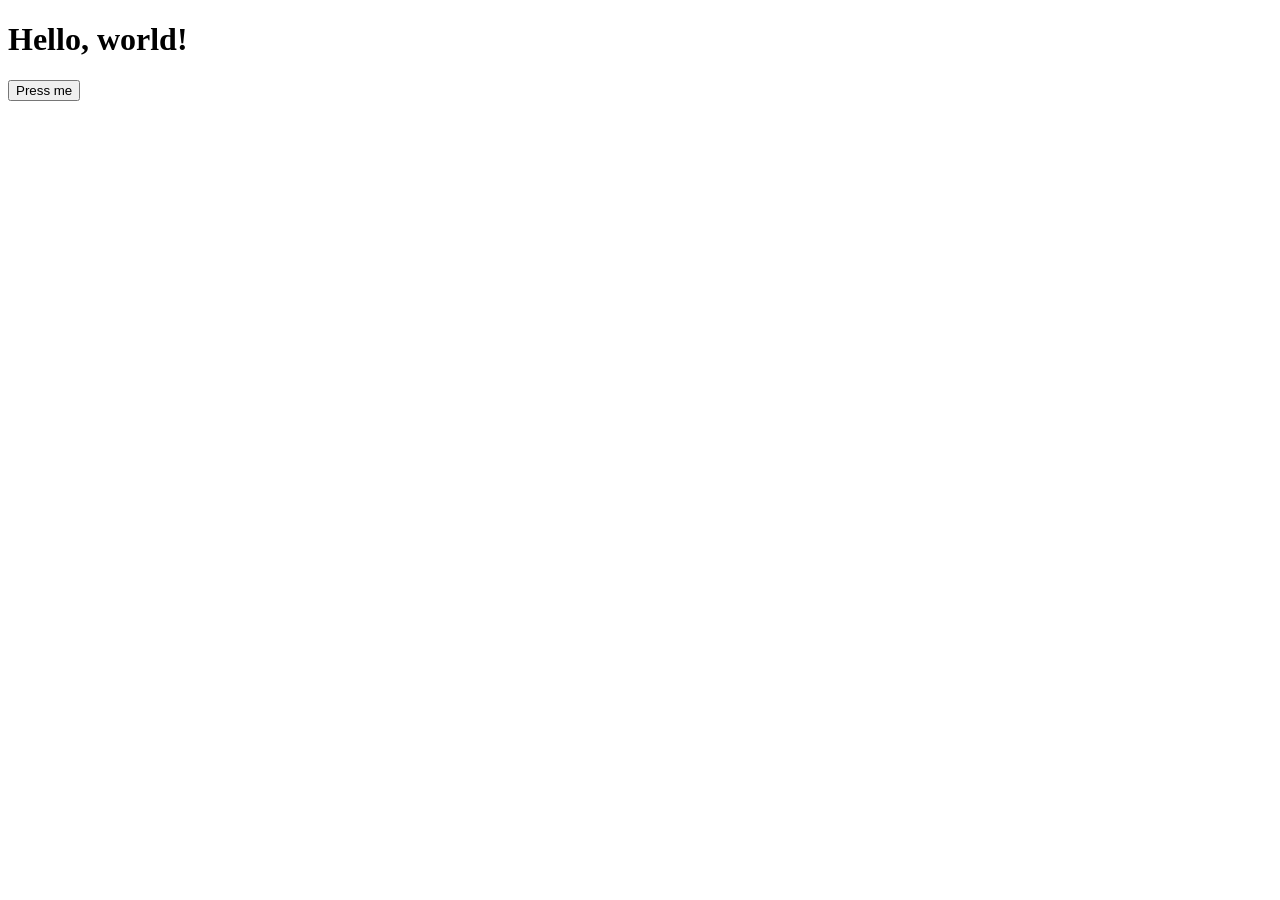
==== index.html @ 6d7de8ed "Initialized workspace with Firebase Studio" ====
<!doctype html>
<html lang="en">
<head>
  <meta charset="UTF-8" />
  <meta name="viewport" content="width=device-width, initial-scale=1.0" />
  <title>Hello World</title>
  <link href='/style.css' rel='stylesheet'>
</head>
<body>
  <h1>Hello, world!</h1>
  <button onclick="console.log('hello');">Press me</button>
  <script defer type="text/javascript" src="/main.js"></script>
</body>
</html>
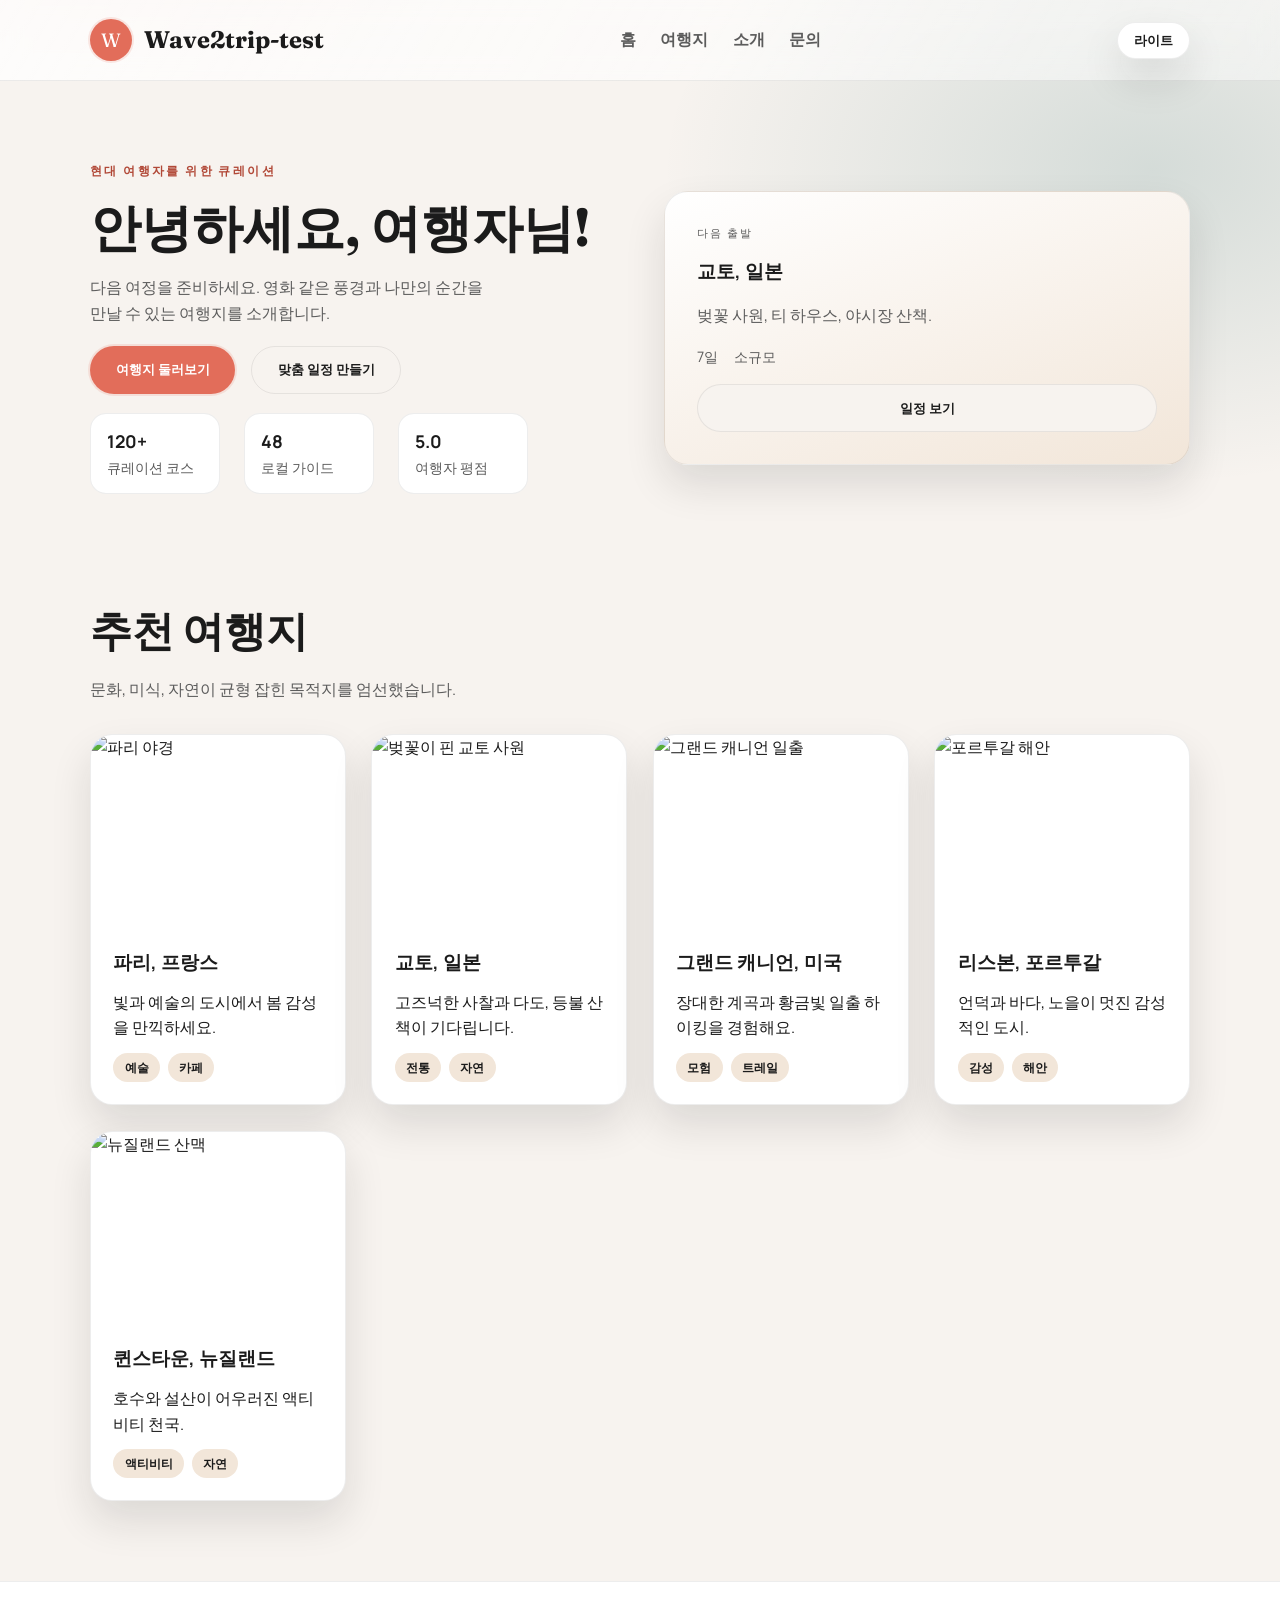
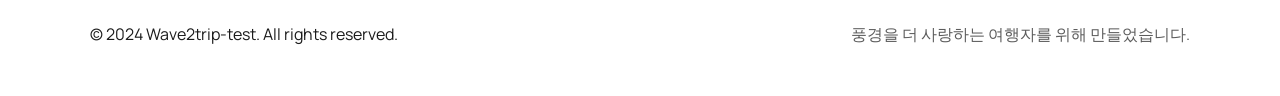
==== commit 7032dddf: "Update Korean copy and destinations" ====
--- a/index.html
+++ b/index.html
@@ -1,14 +1,148 @@
-<!doctype html>
-<html lang="en">
+
+<!DOCTYPE html>
+<html lang="ko">
 <head>
-  <meta charset="UTF-8" />
-  <meta name="viewport" content="width=device-width, initial-scale=1.0" />
-  <title>Hello World</title>
-  <link href='/style.css' rel='stylesheet'>
+    <meta charset="UTF-8">
+    <meta name="viewport" content="width=device-width, initial-scale=1.0">
+    <title>Wave2trip-test</title>
+    <link rel="stylesheet" href="style.css">
 </head>
 <body>
-  <h1>Hello, world!</h1>
-  <button onclick="console.log('hello');">Press me</button>
-  <script defer type="text/javascript" src="/main.js"></script>
+    <header class="site-header">
+        <div class="container header-inner">
+            <div class="brand">
+                <span class="brand-mark">W</span>
+                <h1>Wave2trip-test</h1>
+            </div>
+            <nav class="site-nav">
+                <ul>
+                    <li><a href="#">홈</a></li>
+                    <li><a href="#">여행지</a></li>
+                    <li><a href="#">소개</a></li>
+                    <li><a href="#">문의</a></li>
+                </ul>
+            </nav>
+            <div class="header-actions">
+                <button id="theme-toggle" class="theme-toggle" aria-pressed="false" aria-label="다크 모드 전환">
+                    <span class="theme-toggle-label">라이트</span>
+                </button>
+            </div>
+        </div>
+    </header>
+
+    <main>
+        <section class="hero">
+            <div class="container hero-inner">
+                <div class="hero-copy">
+                    <p class="eyebrow">현대 여행자를 위한 큐레이션</p>
+                    <h2>안녕하세요, 여행자님!</h2>
+                    <p class="hero-subtitle">다음 여정을 준비하세요. 영화 같은 풍경과 나만의 순간을 만날 수 있는 여행지를 소개합니다.</p>
+                    <div class="hero-actions">
+                        <button id="explore-button" class="btn-primary">여행지 둘러보기</button>
+                        <button class="btn-ghost">맞춤 일정 만들기</button>
+                    </div>
+                    <div class="hero-stats">
+                        <div class="stat">
+                            <span class="stat-value">120+</span>
+                            <span class="stat-label">큐레이션 코스</span>
+                        </div>
+                        <div class="stat">
+                            <span class="stat-value">48</span>
+                            <span class="stat-label">로컬 가이드</span>
+                        </div>
+                        <div class="stat">
+                            <span class="stat-value">5.0</span>
+                            <span class="stat-label">여행자 평점</span>
+                        </div>
+                    </div>
+                </div>
+                <div class="hero-card">
+                    <p class="card-title">다음 출발</p>
+                    <h3>교토, 일본</h3>
+                    <p class="card-subtitle">벚꽃 사원, 티 하우스, 야시장 산책.</p>
+                    <div class="card-meta">
+                        <span>7일</span>
+                        <span>소규모</span>
+                    </div>
+                    <button class="btn-secondary">일정 보기</button>
+                </div>
+            </div>
+        </section>
+
+        <section class="featured-destinations">
+            <div class="container">
+                <div class="section-title">
+                    <h2>추천 여행지</h2>
+                    <p>문화, 미식, 자연이 균형 잡힌 목적지를 엄선했습니다.</p>
+                </div>
+                <div class="cards">
+                    <article class="destination-card">
+                        <img src="https://placehold.co/600x400" alt="파리 야경">
+                        <div class="card-body">
+                            <h3>파리, 프랑스</h3>
+                            <p>빛과 예술의 도시에서 봄 감성을 만끽하세요.</p>
+                            <div class="chip-row">
+                                <span class="chip">예술</span>
+                                <span class="chip">카페</span>
+                            </div>
+                        </div>
+                    </article>
+                    <article class="destination-card">
+                        <img src="https://placehold.co/600x400" alt="벚꽃이 핀 교토 사원">
+                        <div class="card-body">
+                            <h3>교토, 일본</h3>
+                            <p>고즈넉한 사찰과 다도, 등불 산책이 기다립니다.</p>
+                            <div class="chip-row">
+                                <span class="chip">전통</span>
+                                <span class="chip">자연</span>
+                            </div>
+                        </div>
+                    </article>
+                    <article class="destination-card">
+                        <img src="https://placehold.co/600x400" alt="그랜드 캐니언 일출">
+                        <div class="card-body">
+                            <h3>그랜드 캐니언, 미국</h3>
+                            <p>장대한 계곡과 황금빛 일출 하이킹을 경험해요.</p>
+                            <div class="chip-row">
+                                <span class="chip">모험</span>
+                                <span class="chip">트레일</span>
+                            </div>
+                        </div>
+                    </article>
+                    <article class="destination-card">
+                        <img src="https://placehold.co/600x400" alt="포르투갈 해안">
+                        <div class="card-body">
+                            <h3>리스본, 포르투갈</h3>
+                            <p>언덕과 바다, 노을이 멋진 감성적인 도시.</p>
+                            <div class="chip-row">
+                                <span class="chip">감성</span>
+                                <span class="chip">해안</span>
+                            </div>
+                        </div>
+                    </article>
+                    <article class="destination-card">
+                        <img src="https://placehold.co/600x400" alt="뉴질랜드 산맥">
+                        <div class="card-body">
+                            <h3>퀸스타운, 뉴질랜드</h3>
+                            <p>호수와 설산이 어우러진 액티비티 천국.</p>
+                            <div class="chip-row">
+                                <span class="chip">액티비티</span>
+                                <span class="chip">자연</span>
+                            </div>
+                        </div>
+                    </article>
+                </div>
+            </div>
+        </section>
+    </main>
+
+    <footer class="site-footer">
+        <div class="container footer-inner">
+            <p>&copy; 2024 Wave2trip-test. All rights reserved.</p>
+            <p class="footer-note">풍경을 더 사랑하는 여행자를 위해 만들었습니다.</p>
+        </div>
+    </footer>
+
+    <script src="main.js"></script>
 </body>
 </html>
--- a/style.css
+++ b/style.css
@@ -0,0 +1,425 @@
+@import url("https://fonts.googleapis.com/css2?family=Fraunces:opsz,wght@9..144,600;9..144,700&family=Manrope:wght@400;500;600&display=swap");
+
+:root {
+    color-scheme: light;
+    --font-display: "Fraunces", serif;
+    --font-body: "Manrope", sans-serif;
+    --bg: #f7f3ef;
+    --bg-elev: #ffffff;
+    --bg-accent: #f2e6d9;
+    --text: #1b1b1b;
+    --muted: #5c5c5c;
+    --accent: #e26d5a;
+    --accent-strong: #b14837;
+    --border: rgba(27, 27, 27, 0.08);
+    --shadow: 0 20px 40px rgba(27, 27, 27, 0.12);
+    --glow: 0 0 0 2px rgba(226, 109, 90, 0.15);
+}
+
+[data-theme="dark"] {
+    color-scheme: dark;
+    --bg: #0f1012;
+    --bg-elev: #15161a;
+    --bg-accent: #1d1f26;
+    --text: #f5f4f1;
+    --muted: #b3b1ad;
+    --accent: #f0a261;
+    --accent-strong: #d6793f;
+    --border: rgba(245, 244, 241, 0.12);
+    --shadow: 0 20px 40px rgba(0, 0, 0, 0.45);
+    --glow: 0 0 0 2px rgba(240, 162, 97, 0.18);
+}
+
+*,
+*::before,
+*::after {
+    box-sizing: border-box;
+    margin: 0;
+    padding: 0;
+}
+
+body {
+    font-family: var(--font-body);
+    background:
+        radial-gradient(800px 400px at 10% -10%, rgba(226, 109, 90, 0.18), transparent 60%),
+        radial-gradient(700px 450px at 90% 10%, rgba(33, 98, 98, 0.16), transparent 70%),
+        var(--bg);
+    color: var(--text);
+    line-height: 1.6;
+    min-height: 100vh;
+}
+
+img {
+    display: block;
+    max-width: 100%;
+}
+
+button {
+    font-family: inherit;
+}
+
+.container {
+    width: min(1100px, 92vw);
+    margin: 0 auto;
+}
+
+.site-header {
+    position: sticky;
+    top: 0;
+    backdrop-filter: blur(14px);
+    background: linear-gradient(120deg, rgba(255, 255, 255, 0.75), rgba(255, 255, 255, 0.45));
+    border-bottom: 1px solid var(--border);
+    z-index: 10;
+}
+
+[data-theme="dark"] .site-header {
+    background: linear-gradient(120deg, rgba(15, 16, 18, 0.85), rgba(21, 22, 26, 0.6));
+}
+
+.header-inner {
+    display: flex;
+    align-items: center;
+    justify-content: space-between;
+    gap: 2rem;
+    padding: 1.2rem 0;
+}
+
+.brand {
+    display: flex;
+    align-items: center;
+    gap: 0.75rem;
+}
+
+.brand h1 {
+    font-family: var(--font-display);
+    font-size: 1.5rem;
+}
+
+.brand-mark {
+    display: inline-grid;
+    place-items: center;
+    width: 42px;
+    height: 42px;
+    border-radius: 50%;
+    background: var(--accent);
+    color: #fff;
+    font-family: var(--font-display);
+    font-size: 1.2rem;
+    box-shadow: var(--glow);
+}
+
+.site-nav ul {
+    list-style: none;
+    display: flex;
+    gap: 1.5rem;
+}
+
+.site-nav a {
+    text-decoration: none;
+    color: var(--muted);
+    font-weight: 600;
+    letter-spacing: 0.01em;
+    transition: color 0.2s ease;
+}
+
+.site-nav a:hover {
+    color: var(--text);
+}
+
+.header-actions {
+    display: flex;
+    align-items: center;
+    gap: 1rem;
+}
+
+.theme-toggle {
+    border: 1px solid var(--border);
+    background: var(--bg-elev);
+    color: var(--text);
+    padding: 0.5rem 1rem;
+    border-radius: 999px;
+    cursor: pointer;
+    box-shadow: var(--shadow);
+    font-weight: 600;
+    transition: transform 0.2s ease, box-shadow 0.2s ease;
+}
+
+.theme-toggle:hover {
+    transform: translateY(-2px);
+    box-shadow: 0 10px 24px rgba(0, 0, 0, 0.12);
+}
+
+.hero {
+    padding: 5rem 0 3.5rem;
+}
+
+.hero-inner {
+    display: grid;
+    grid-template-columns: repeat(auto-fit, minmax(260px, 1fr));
+    gap: 3rem;
+    align-items: center;
+}
+
+.hero-copy {
+    display: flex;
+    flex-direction: column;
+    gap: 1.2rem;
+    animation: fadeUp 0.9s ease both;
+}
+
+.eyebrow {
+    text-transform: uppercase;
+    letter-spacing: 0.2em;
+    font-size: 0.75rem;
+    color: var(--accent-strong);
+    font-weight: 700;
+}
+
+.hero h2 {
+    font-family: var(--font-display);
+    font-size: clamp(2.5rem, 4vw, 3.6rem);
+    line-height: 1.1;
+}
+
+.hero-subtitle {
+    color: var(--muted);
+    max-width: 40ch;
+}
+
+.hero-actions {
+    display: flex;
+    gap: 1rem;
+    flex-wrap: wrap;
+}
+
+.btn-primary,
+.btn-secondary,
+.btn-ghost {
+    border: none;
+    cursor: pointer;
+    font-weight: 600;
+    padding: 0.85rem 1.6rem;
+    border-radius: 999px;
+    transition: transform 0.2s ease, box-shadow 0.2s ease;
+}
+
+.btn-primary {
+    background: var(--accent);
+    color: #fff;
+    box-shadow: var(--glow);
+}
+
+.btn-secondary {
+    background: var(--bg);
+    border: 1px solid var(--border);
+    color: var(--text);
+}
+
+.btn-ghost {
+    background: transparent;
+    border: 1px solid var(--border);
+    color: var(--text);
+}
+
+.btn-primary:hover,
+.btn-secondary:hover,
+.btn-ghost:hover {
+    transform: translateY(-2px);
+    box-shadow: var(--shadow);
+}
+
+.hero-stats {
+    display: flex;
+    gap: 1.5rem;
+    flex-wrap: wrap;
+}
+
+.stat {
+    background: var(--bg-elev);
+    border: 1px solid var(--border);
+    border-radius: 16px;
+    padding: 0.8rem 1rem;
+    min-width: 130px;
+}
+
+.stat-value {
+    display: block;
+    font-weight: 700;
+    font-size: 1.1rem;
+}
+
+.stat-label {
+    color: var(--muted);
+    font-size: 0.85rem;
+}
+
+.hero-card {
+    background: linear-gradient(160deg, var(--bg-elev), var(--bg-accent));
+    border-radius: 24px;
+    padding: 2rem;
+    box-shadow: var(--shadow);
+    border: 1px solid var(--border);
+    display: flex;
+    flex-direction: column;
+    gap: 1rem;
+    animation: floatIn 1s ease both;
+}
+
+.card-title {
+    text-transform: uppercase;
+    letter-spacing: 0.18em;
+    font-size: 0.7rem;
+    color: var(--muted);
+}
+
+.card-subtitle {
+    color: var(--muted);
+}
+
+.card-meta {
+    display: flex;
+    gap: 1rem;
+    color: var(--muted);
+    font-size: 0.9rem;
+}
+
+.featured-destinations {
+    padding: 3rem 0 5rem;
+}
+
+.section-title {
+    display: flex;
+    flex-direction: column;
+    gap: 0.75rem;
+    margin-bottom: 2rem;
+}
+
+.section-title h2 {
+    font-family: var(--font-display);
+    font-size: clamp(2rem, 3.5vw, 2.6rem);
+}
+
+.section-title p {
+    color: var(--muted);
+    max-width: 56ch;
+}
+
+.cards {
+    display: grid;
+    grid-template-columns: repeat(auto-fit, minmax(240px, 1fr));
+    gap: 1.6rem;
+}
+
+.destination-card {
+    background: var(--bg-elev);
+    border-radius: 22px;
+    overflow: hidden;
+    border: 1px solid var(--border);
+    box-shadow: var(--shadow);
+    display: flex;
+    flex-direction: column;
+    transition: transform 0.2s ease, box-shadow 0.2s ease;
+}
+
+.destination-card:hover {
+    transform: translateY(-6px);
+    box-shadow: 0 24px 48px rgba(0, 0, 0, 0.18);
+}
+
+.destination-card img {
+    height: 190px;
+    object-fit: cover;
+}
+
+.card-body {
+    padding: 1.4rem;
+    display: flex;
+    flex-direction: column;
+    gap: 0.75rem;
+}
+
+.chip-row {
+    display: flex;
+    gap: 0.5rem;
+    flex-wrap: wrap;
+}
+
+.chip {
+    background: var(--bg-accent);
+    color: var(--text);
+    padding: 0.3rem 0.7rem;
+    border-radius: 999px;
+    font-size: 0.75rem;
+    font-weight: 600;
+}
+
+.site-footer {
+    padding: 2.5rem 0 3rem;
+    border-top: 1px solid var(--border);
+    background: var(--bg-elev);
+}
+
+.footer-inner {
+    display: flex;
+    align-items: center;
+    justify-content: space-between;
+    gap: 1rem;
+    flex-wrap: wrap;
+}
+
+.footer-note {
+    color: var(--muted);
+}
+
+@keyframes fadeUp {
+    from {
+        opacity: 0;
+        transform: translateY(18px);
+    }
+    to {
+        opacity: 1;
+        transform: translateY(0);
+    }
+}
+
+@keyframes floatIn {
+    0% {
+        opacity: 0;
+        transform: translateY(30px);
+    }
+    70% {
+        opacity: 1;
+        transform: translateY(-6px);
+    }
+    100% {
+        opacity: 1;
+        transform: translateY(0);
+    }
+}
+
+@media (max-width: 900px) {
+    .site-nav {
+        display: none;
+    }
+    .header-inner {
+        justify-content: space-between;
+    }
+}
+
+@media (max-width: 700px) {
+    .hero {
+        padding-top: 3.5rem;
+    }
+    .hero-actions {
+        width: 100%;
+    }
+    .btn-primary,
+    .btn-secondary,
+    .btn-ghost {
+        width: 100%;
+    }
+    .footer-inner {
+        flex-direction: column;
+        align-items: flex-start;
+    }
+}
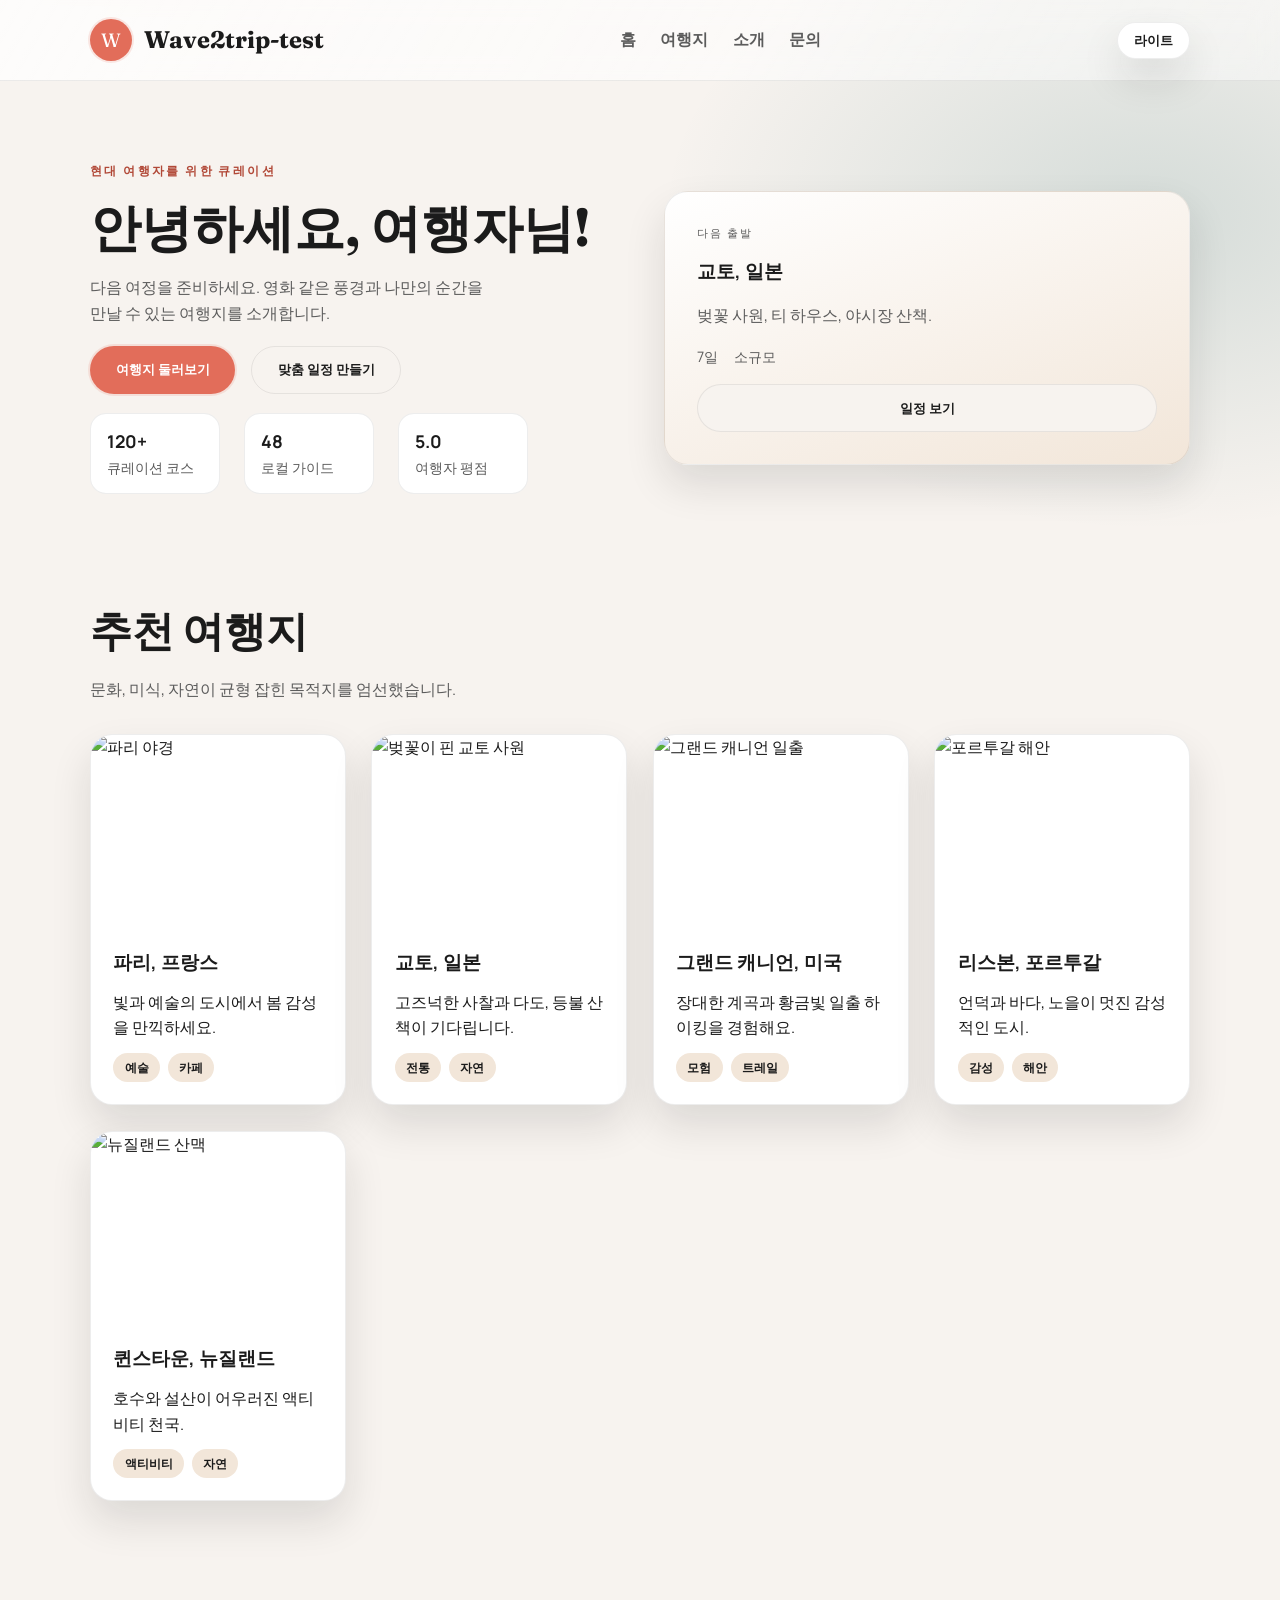
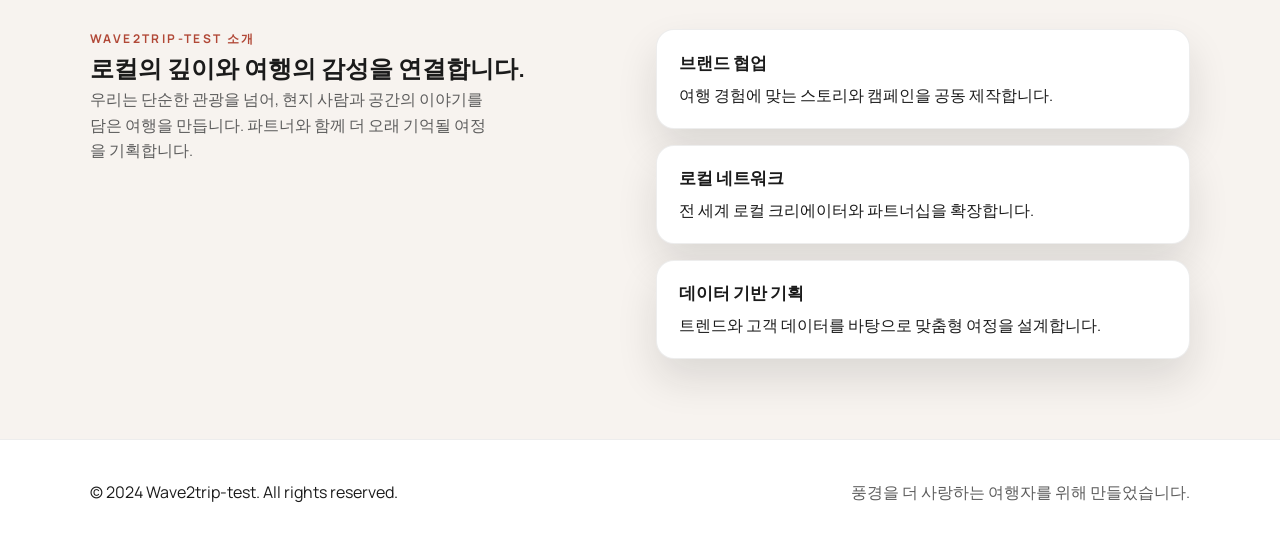
==== commit e318e7a2: "Add Formspree partnership inquiry page" ====
--- a/index.html
+++ b/index.html
@@ -17,9 +17,9 @@
             <nav class="site-nav">
                 <ul>
                     <li><a href="#">홈</a></li>
-                    <li><a href="#">여행지</a></li>
-                    <li><a href="#">소개</a></li>
-                    <li><a href="#">문의</a></li>
+                    <li><a href="#destinations">여행지</a></li>
+                    <li><a href="#about">소개</a></li>
+                    <li><a href="contact.html">문의</a></li>
                 </ul>
             </nav>
             <div class="header-actions">
@@ -69,7 +69,7 @@
             </div>
         </section>
 
-        <section class="featured-destinations">
+        <section id="destinations" class="featured-destinations">
             <div class="container">
                 <div class="section-title">
                     <h2>추천 여행지</h2>
@@ -134,6 +134,30 @@
                 </div>
             </div>
         </section>
+
+        <section id="about" class="about-section">
+            <div class="container about-inner">
+                <div class="about-copy">
+                    <p class="eyebrow">Wave2trip-test 소개</p>
+                    <h2>로컬의 깊이와 여행의 감성을 연결합니다.</h2>
+                    <p class="hero-subtitle">우리는 단순한 관광을 넘어, 현지 사람과 공간의 이야기를 담은 여행을 만듭니다. 파트너와 함께 더 오래 기억될 여정을 기획합니다.</p>
+                </div>
+                <div class="about-cards">
+                    <div class="about-card">
+                        <h3>브랜드 협업</h3>
+                        <p>여행 경험에 맞는 스토리와 캠페인을 공동 제작합니다.</p>
+                    </div>
+                    <div class="about-card">
+                        <h3>로컬 네트워크</h3>
+                        <p>전 세계 로컬 크리에이터와 파트너십을 확장합니다.</p>
+                    </div>
+                    <div class="about-card">
+                        <h3>데이터 기반 기획</h3>
+                        <p>트렌드와 고객 데이터를 바탕으로 맞춤형 여정을 설계합니다.</p>
+                    </div>
+                </div>
+            </div>
+        </section>
     </main>
 
     <footer class="site-footer">
--- a/style.css
+++ b/style.css
@@ -371,6 +371,116 @@
     color: var(--muted);
 }
 
+.about-section {
+    padding: 3rem 0 5rem;
+}
+
+.about-inner {
+    display: grid;
+    grid-template-columns: repeat(auto-fit, minmax(260px, 1fr));
+    gap: 2rem;
+    align-items: start;
+}
+
+.about-cards {
+    display: grid;
+    gap: 1rem;
+}
+
+.about-card {
+    background: var(--bg-elev);
+    border: 1px solid var(--border);
+    border-radius: 18px;
+    padding: 1.2rem 1.4rem;
+    box-shadow: var(--shadow);
+}
+
+.about-card h3 {
+    font-size: 1.05rem;
+    margin-bottom: 0.4rem;
+}
+
+.contact-hero {
+    padding: 4.5rem 0 5rem;
+}
+
+.contact-hero-inner {
+    display: grid;
+    grid-template-columns: repeat(auto-fit, minmax(260px, 1fr));
+    gap: 2.5rem;
+    align-items: start;
+}
+
+.contact-highlights {
+    display: grid;
+    gap: 1rem;
+    margin-top: 1.2rem;
+}
+
+.highlight {
+    background: var(--bg-elev);
+    border-radius: 16px;
+    padding: 1rem 1.2rem;
+    border: 1px solid var(--border);
+}
+
+.highlight-title {
+    display: block;
+    font-weight: 700;
+    margin-bottom: 0.2rem;
+}
+
+.highlight-body {
+    color: var(--muted);
+}
+
+.contact-card {
+    background: var(--bg-elev);
+    border-radius: 24px;
+    padding: 2rem;
+    border: 1px solid var(--border);
+    box-shadow: var(--shadow);
+}
+
+.contact-card h3 {
+    font-family: var(--font-display);
+    font-size: 1.6rem;
+    margin-bottom: 0.5rem;
+}
+
+.contact-form {
+    display: grid;
+    gap: 1rem;
+    margin-top: 1.2rem;
+}
+
+.contact-form label {
+    display: grid;
+    gap: 0.4rem;
+    font-weight: 600;
+    color: var(--text);
+}
+
+.contact-form input,
+.contact-form select,
+.contact-form textarea {
+    background: var(--bg);
+    border: 1px solid var(--border);
+    border-radius: 12px;
+    padding: 0.75rem 0.9rem;
+    color: var(--text);
+    font-size: 0.95rem;
+    transition: border 0.2s ease, box-shadow 0.2s ease;
+}
+
+.contact-form input:focus,
+.contact-form select:focus,
+.contact-form textarea:focus {
+    outline: none;
+    border-color: var(--accent);
+    box-shadow: var(--glow);
+}
+
 @keyframes fadeUp {
     from {
         opacity: 0;
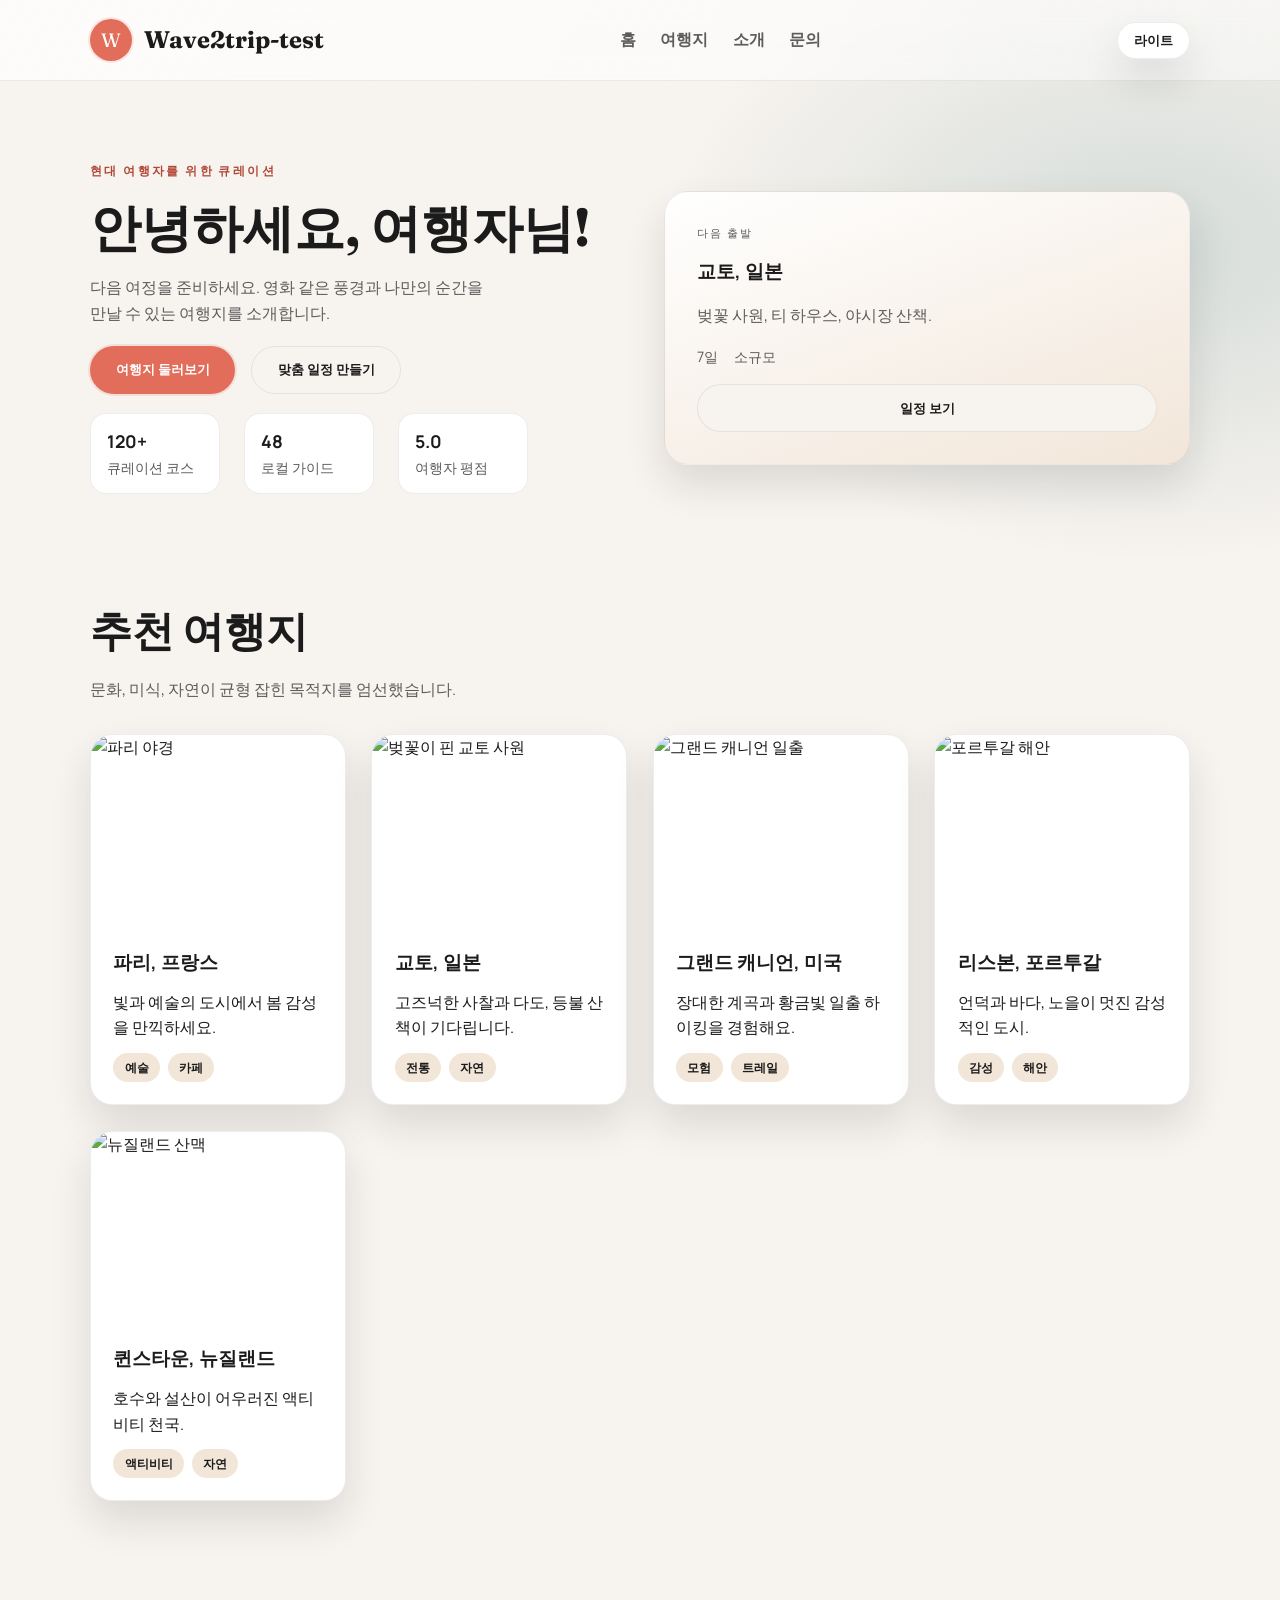
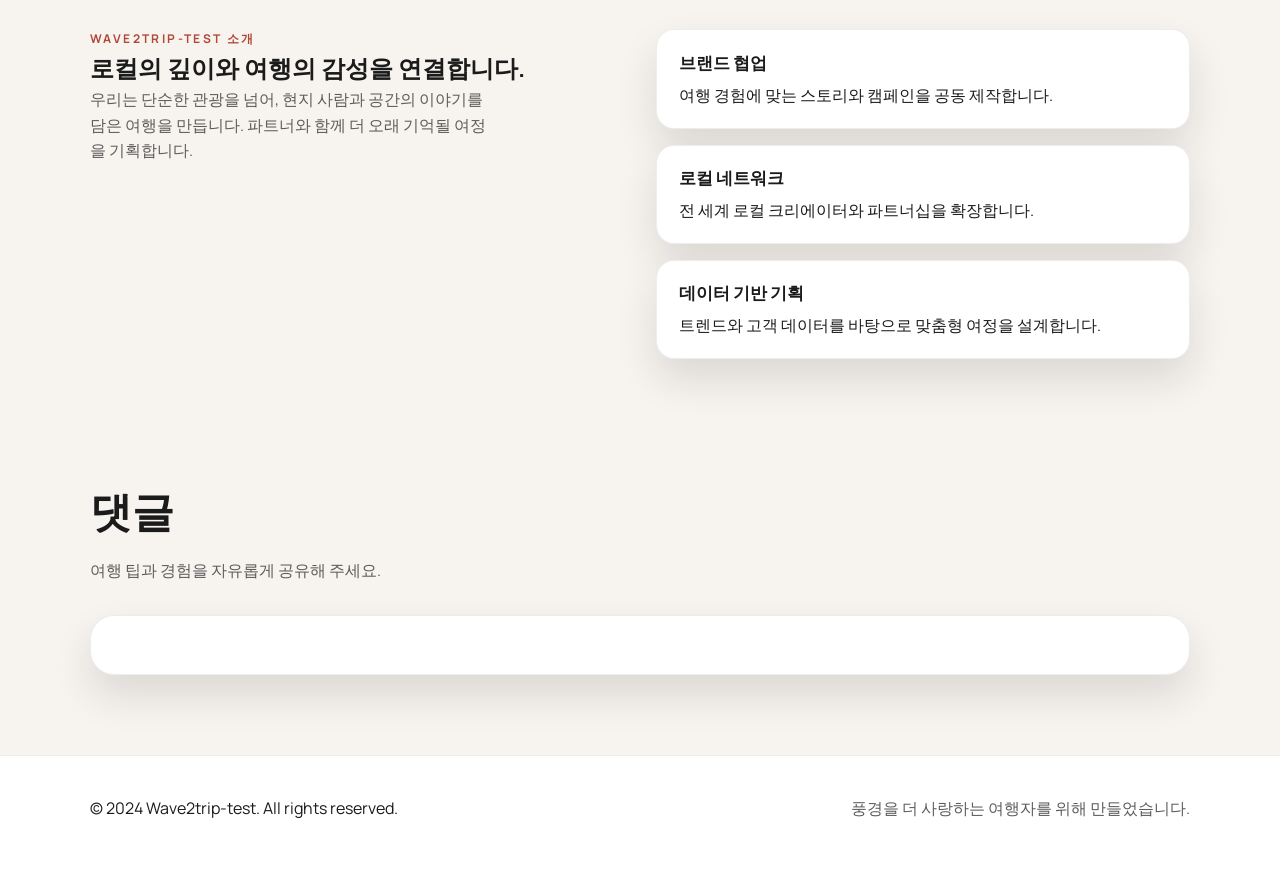
==== commit 1391624f: "Add Disqus comments section" ====
--- a/index.html
+++ b/index.html
@@ -158,6 +158,16 @@
                 </div>
             </div>
         </section>
+
+        <section id="comments" class="comments-section">
+            <div class="container">
+                <div class="section-title">
+                    <h2>댓글</h2>
+                    <p>여행 팁과 경험을 자유롭게 공유해 주세요.</p>
+                </div>
+                <div id="disqus_thread"></div>
+            </div>
+        </section>
     </main>
 
     <footer class="site-footer">
@@ -167,6 +177,22 @@
         </div>
     </footer>
 
+    <script>
+        /*
+        var disqus_config = function () {
+        this.page.url = PAGE_URL;
+        this.page.identifier = PAGE_IDENTIFIER;
+        };
+        */
+        (function() {
+            var d = document, s = d.createElement('script');
+            s.src = 'https://wave2trip-test.disqus.com/embed.js';
+            s.setAttribute('data-timestamp', +new Date());
+            (d.head || d.body).appendChild(s);
+        })();
+    </script>
+    <noscript>Please enable JavaScript to view the <a href="https://disqus.com/?ref_noscript">comments powered by Disqus.</a></noscript>
+
     <script src="main.js"></script>
 </body>
 </html>
--- a/style.css
+++ b/style.css
@@ -481,6 +481,18 @@
     box-shadow: var(--glow);
 }
 
+.comments-section {
+    padding: 2.5rem 0 5rem;
+}
+
+.comments-section #disqus_thread {
+    background: var(--bg-elev);
+    border-radius: 24px;
+    padding: 1.8rem;
+    border: 1px solid var(--border);
+    box-shadow: var(--shadow);
+}
+
 @keyframes fadeUp {
     from {
         opacity: 0;
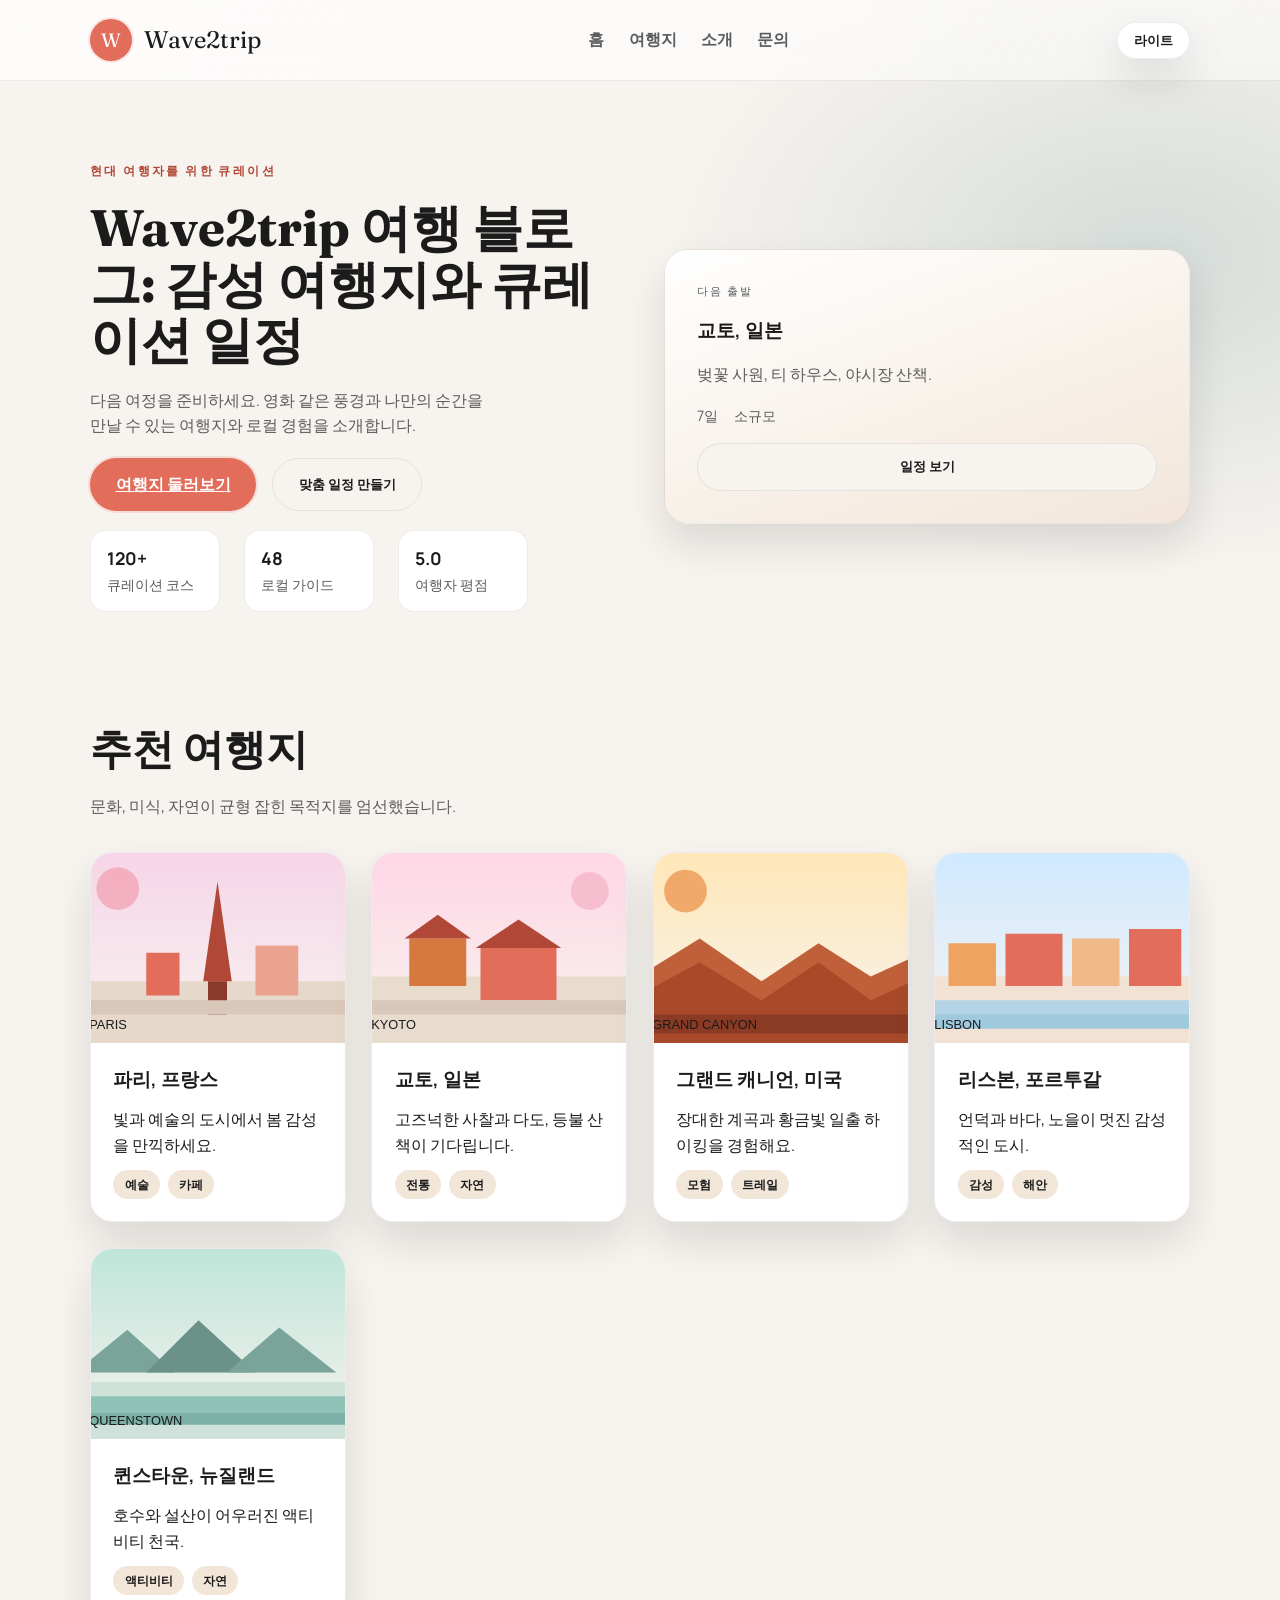
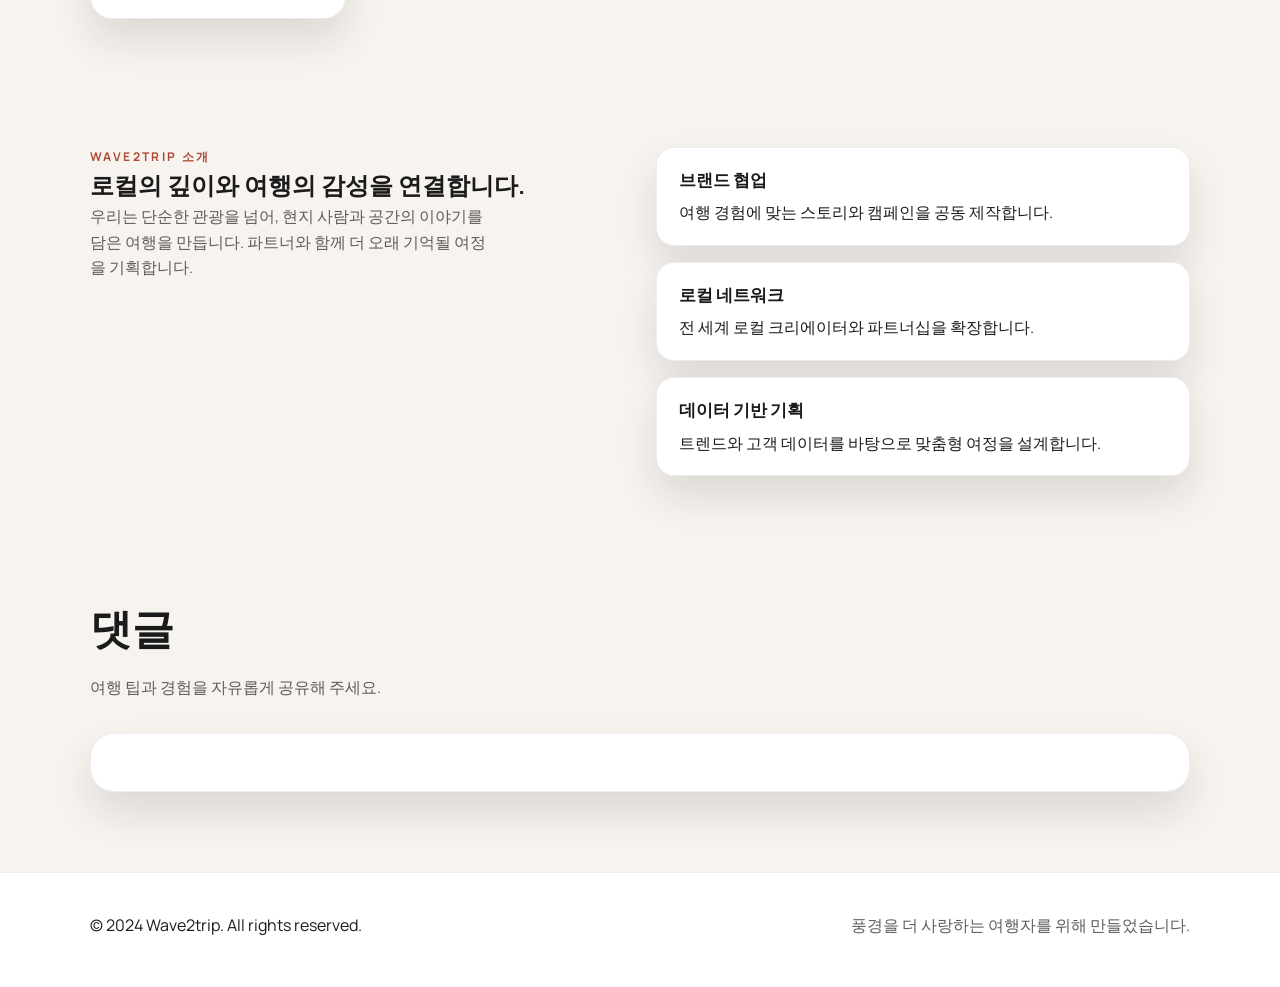
==== commit 0e59fad5: "Add detailed destinations page and SVG assets" ====
--- a/index.html
+++ b/index.html
@@ -4,19 +4,59 @@
 <head>
     <meta charset="UTF-8">
     <meta name="viewport" content="width=device-width, initial-scale=1.0">
-    <title>Wave2trip-test</title>
+    <title>Wave2trip 여행 블로그 | 감성 여행지 큐레이션</title>
+    <meta name="description" content="Wave2trip은 감성 여행지, 로컬 경험, 맞춤 일정 아이디어를 큐레이션하는 여행 블로그입니다. 파리, 교토, 그랜드 캐니언 등 추천 여행지를 한눈에 확인하세요.">
+    <meta name="robots" content="index, follow, max-snippet:-1, max-image-preview:large, max-video-preview:-1">
+    <link rel="canonical" href="https://wave2trip-test.com/">
+    <meta name="theme-color" content="#f7f3ef">
+    <meta property="og:locale" content="ko_KR">
+    <meta property="og:type" content="website">
+    <meta property="og:title" content="Wave2trip 여행 블로그 | 감성 여행지 큐레이션">
+    <meta property="og:description" content="감성 여행지, 로컬 경험, 맞춤 일정 아이디어를 큐레이션하는 여행 블로그. 여행지 추천과 여정 인사이트를 확인하세요.">
+    <meta property="og:url" content="https://wave2trip-test.com/">
+    <meta property="og:site_name" content="Wave2trip">
+    <meta property="og:image" content="https://placehold.co/1200x630?text=Wave2trip">
+    <meta name="twitter:card" content="summary_large_image">
+    <meta name="twitter:title" content="Wave2trip 여행 블로그 | 감성 여행지 큐레이션">
+    <meta name="twitter:description" content="감성 여행지, 로컬 경험, 맞춤 일정 아이디어를 큐레이션하는 여행 블로그.">
+    <meta name="twitter:image" content="https://placehold.co/1200x630?text=Wave2trip">
+    <link rel="preconnect" href="https://fonts.googleapis.com">
+    <link rel="preconnect" href="https://fonts.gstatic.com" crossorigin>
     <link rel="stylesheet" href="style.css">
+    <script type="application/ld+json">
+        {
+            "@context": "https://schema.org",
+            "@graph": [
+                {
+                    "@type": "Organization",
+                    "@id": "https://wave2trip-test.com/#organization",
+                    "name": "Wave2trip",
+                    "url": "https://wave2trip-test.com/"
+                },
+                {
+                    "@type": "WebSite",
+                    "@id": "https://wave2trip-test.com/#website",
+                    "name": "Wave2trip 여행 블로그",
+                    "url": "https://wave2trip-test.com/",
+                    "publisher": {
+                        "@id": "https://wave2trip-test.com/#organization"
+                    }
+                }
+            ]
+        }
+    </script>
 </head>
-<body>
+<body id="top">
+    <a class="skip-link" href="#main-content">본문 바로가기</a>
     <header class="site-header">
         <div class="container header-inner">
             <div class="brand">
                 <span class="brand-mark">W</span>
-                <h1>Wave2trip-test</h1>
+                <p class="brand-name">Wave2trip</p>
             </div>
             <nav class="site-nav">
                 <ul>
-                    <li><a href="#">홈</a></li>
+                    <li><a href="#top">홈</a></li>
                     <li><a href="#destinations">여행지</a></li>
                     <li><a href="#about">소개</a></li>
                     <li><a href="contact.html">문의</a></li>
@@ -30,15 +70,15 @@
         </div>
     </header>
 
-    <main>
+    <main id="main-content">
         <section class="hero">
             <div class="container hero-inner">
                 <div class="hero-copy">
                     <p class="eyebrow">현대 여행자를 위한 큐레이션</p>
-                    <h2>안녕하세요, 여행자님!</h2>
-                    <p class="hero-subtitle">다음 여정을 준비하세요. 영화 같은 풍경과 나만의 순간을 만날 수 있는 여행지를 소개합니다.</p>
+                    <h1>Wave2trip 여행 블로그: 감성 여행지와 큐레이션 일정</h1>
+                    <p class="hero-subtitle">다음 여정을 준비하세요. 영화 같은 풍경과 나만의 순간을 만날 수 있는 여행지와 로컬 경험을 소개합니다.</p>
                     <div class="hero-actions">
-                        <button id="explore-button" class="btn-primary">여행지 둘러보기</button>
+                        <a class="btn-primary" href="destinations.html">여행지 둘러보기</a>
                         <button class="btn-ghost">맞춤 일정 만들기</button>
                     </div>
                     <div class="hero-stats">
@@ -76,8 +116,8 @@
                     <p>문화, 미식, 자연이 균형 잡힌 목적지를 엄선했습니다.</p>
                 </div>
                 <div class="cards">
-                    <article class="destination-card">
-                        <img src="https://placehold.co/600x400" alt="파리 야경">
+                    <a class="destination-card" href="destinations.html#paris" aria-label="파리, 프랑스 상세 페이지로 이동">
+                        <img src="images/paris.svg" alt="파리 에펠탑 일러스트" loading="lazy" decoding="async" width="1200" height="800">
                         <div class="card-body">
                             <h3>파리, 프랑스</h3>
                             <p>빛과 예술의 도시에서 봄 감성을 만끽하세요.</p>
@@ -86,9 +126,9 @@
                                 <span class="chip">카페</span>
                             </div>
                         </div>
-                    </article>
-                    <article class="destination-card">
-                        <img src="https://placehold.co/600x400" alt="벚꽃이 핀 교토 사원">
+                    </a>
+                    <a class="destination-card" href="destinations.html#kyoto" aria-label="교토, 일본 상세 페이지로 이동">
+                        <img src="images/kyoto.svg" alt="벚꽃과 사찰이 있는 교토 일러스트" loading="lazy" decoding="async" width="1200" height="800">
                         <div class="card-body">
                             <h3>교토, 일본</h3>
                             <p>고즈넉한 사찰과 다도, 등불 산책이 기다립니다.</p>
@@ -97,9 +137,9 @@
                                 <span class="chip">자연</span>
                             </div>
                         </div>
-                    </article>
-                    <article class="destination-card">
-                        <img src="https://placehold.co/600x400" alt="그랜드 캐니언 일출">
+                    </a>
+                    <a class="destination-card" href="destinations.html#grand-canyon" aria-label="그랜드 캐니언, 미국 상세 페이지로 이동">
+                        <img src="images/grand-canyon.svg" alt="그랜드 캐니언 일출 풍경 일러스트" loading="lazy" decoding="async" width="1200" height="800">
                         <div class="card-body">
                             <h3>그랜드 캐니언, 미국</h3>
                             <p>장대한 계곡과 황금빛 일출 하이킹을 경험해요.</p>
@@ -108,9 +148,9 @@
                                 <span class="chip">트레일</span>
                             </div>
                         </div>
-                    </article>
-                    <article class="destination-card">
-                        <img src="https://placehold.co/600x400" alt="포르투갈 해안">
+                    </a>
+                    <a class="destination-card" href="destinations.html#lisbon" aria-label="리스본, 포르투갈 상세 페이지로 이동">
+                        <img src="images/lisbon.svg" alt="리스본 해안 도시 일러스트" loading="lazy" decoding="async" width="1200" height="800">
                         <div class="card-body">
                             <h3>리스본, 포르투갈</h3>
                             <p>언덕과 바다, 노을이 멋진 감성적인 도시.</p>
@@ -119,9 +159,9 @@
                                 <span class="chip">해안</span>
                             </div>
                         </div>
-                    </article>
-                    <article class="destination-card">
-                        <img src="https://placehold.co/600x400" alt="뉴질랜드 산맥">
+                    </a>
+                    <a class="destination-card" href="destinations.html#queenstown" aria-label="퀸스타운, 뉴질랜드 상세 페이지로 이동">
+                        <img src="images/queenstown.svg" alt="퀸스타운 산과 호수 일러스트" loading="lazy" decoding="async" width="1200" height="800">
                         <div class="card-body">
                             <h3>퀸스타운, 뉴질랜드</h3>
                             <p>호수와 설산이 어우러진 액티비티 천국.</p>
@@ -130,7 +170,7 @@
                                 <span class="chip">자연</span>
                             </div>
                         </div>
-                    </article>
+                    </a>
                 </div>
             </div>
         </section>
@@ -138,7 +178,7 @@
         <section id="about" class="about-section">
             <div class="container about-inner">
                 <div class="about-copy">
-                    <p class="eyebrow">Wave2trip-test 소개</p>
+                    <p class="eyebrow">Wave2trip 소개</p>
                     <h2>로컬의 깊이와 여행의 감성을 연결합니다.</h2>
                     <p class="hero-subtitle">우리는 단순한 관광을 넘어, 현지 사람과 공간의 이야기를 담은 여행을 만듭니다. 파트너와 함께 더 오래 기억될 여정을 기획합니다.</p>
                 </div>
@@ -172,7 +212,7 @@
 
     <footer class="site-footer">
         <div class="container footer-inner">
-            <p>&copy; 2024 Wave2trip-test. All rights reserved.</p>
+            <p>&copy; 2024 Wave2trip. All rights reserved.</p>
             <p class="footer-note">풍경을 더 사랑하는 여행자를 위해 만들었습니다.</p>
         </div>
     </footer>
--- a/style.css
+++ b/style.css
@@ -90,7 +90,7 @@
     gap: 0.75rem;
 }
 
-.brand h1 {
+.brand-name {
     font-family: var(--font-display);
     font-size: 1.5rem;
 }
@@ -126,6 +126,24 @@
     color: var(--text);
 }
 
+.skip-link {
+    position: absolute;
+    left: -999px;
+    top: 1rem;
+    background: var(--bg-elev);
+    color: var(--text);
+    padding: 0.6rem 1rem;
+    border-radius: 999px;
+    box-shadow: var(--shadow);
+    border: 1px solid var(--border);
+    font-weight: 600;
+    z-index: 20;
+}
+
+.skip-link:focus {
+    left: 1rem;
+}
+
 .header-actions {
     display: flex;
     align-items: center;
@@ -175,7 +193,7 @@
     font-weight: 700;
 }
 
-.hero h2 {
+.hero h1 {
     font-family: var(--font-display);
     font-size: clamp(2.5rem, 4vw, 3.6rem);
     line-height: 1.1;
@@ -287,6 +305,180 @@
     padding: 3rem 0 5rem;
 }
 
+.destinations-hero {
+    padding: 4.5rem 0 3.5rem;
+}
+
+.destinations-hero-inner {
+    display: grid;
+    grid-template-columns: repeat(auto-fit, minmax(280px, 1fr));
+    gap: 3rem;
+    align-items: start;
+}
+
+.destinations-hero h1 {
+    font-family: var(--font-display);
+    font-size: clamp(2.6rem, 4.5vw, 3.8rem);
+    line-height: 1.1;
+}
+
+.destinations-summary {
+    display: grid;
+    gap: 1.5rem;
+}
+
+.summary-card {
+    background: var(--bg-elev);
+    border-radius: 20px;
+    padding: 1.6rem 1.8rem;
+    border: 1px solid var(--border);
+    box-shadow: var(--shadow);
+}
+
+.summary-card h2 {
+    font-size: 1.2rem;
+    margin-bottom: 0.7rem;
+}
+
+.summary-card ul {
+    display: grid;
+    gap: 0.45rem;
+    padding-left: 1.1rem;
+}
+
+.summary-card .toc {
+    list-style: none;
+    padding: 0;
+    margin: 0;
+}
+
+.summary-card .toc a {
+    text-decoration: none;
+    color: var(--text);
+    font-weight: 600;
+}
+
+.destination-detail {
+    padding: 3.5rem 0;
+}
+
+.detail-header {
+    display: grid;
+    grid-template-columns: repeat(auto-fit, minmax(240px, 1fr));
+    gap: 2rem;
+    align-items: start;
+    margin-bottom: 2rem;
+}
+
+.detail-header h2 {
+    font-family: var(--font-display);
+    font-size: clamp(2rem, 3.5vw, 2.8rem);
+}
+
+.detail-meta {
+    display: grid;
+    gap: 1rem;
+    background: var(--bg-elev);
+    border: 1px solid var(--border);
+    border-radius: 18px;
+    padding: 1.4rem;
+    box-shadow: var(--shadow);
+}
+
+.detail-meta div {
+    display: grid;
+    gap: 0.3rem;
+}
+
+.meta-label {
+    font-size: 0.8rem;
+    letter-spacing: 0.12em;
+    text-transform: uppercase;
+    color: var(--muted);
+    font-weight: 700;
+}
+
+.meta-value {
+    font-weight: 700;
+    font-size: 1rem;
+}
+
+.detail-grid {
+    display: grid;
+    grid-template-columns: repeat(auto-fit, minmax(280px, 1fr));
+    gap: 2rem;
+    align-items: start;
+}
+
+.detail-media img {
+    border-radius: 22px;
+    border: 1px solid var(--border);
+    box-shadow: var(--shadow);
+}
+
+.tag-row {
+    display: flex;
+    flex-wrap: wrap;
+    gap: 0.6rem;
+    margin-top: 1rem;
+}
+
+.detail-content {
+    display: grid;
+    gap: 1.2rem;
+}
+
+.detail-content h3 {
+    font-size: 1.15rem;
+}
+
+.itinerary {
+    display: grid;
+    gap: 0.6rem;
+    padding-left: 1.1rem;
+}
+
+.bullet-list {
+    display: grid;
+    gap: 0.5rem;
+    padding-left: 1.1rem;
+}
+
+.travel-tips {
+    padding: 3rem 0 4rem;
+}
+
+.tips-grid {
+    display: grid;
+    grid-template-columns: repeat(auto-fit, minmax(220px, 1fr));
+    gap: 1.4rem;
+}
+
+.tip-card {
+    background: var(--bg-elev);
+    border: 1px solid var(--border);
+    border-radius: 18px;
+    padding: 1.3rem 1.4rem;
+    box-shadow: var(--shadow);
+}
+
+.faq-section {
+    padding: 3rem 0 5rem;
+}
+
+.faq-list {
+    display: grid;
+    gap: 1.2rem;
+}
+
+.faq-item {
+    background: var(--bg-elev);
+    border: 1px solid var(--border);
+    border-radius: 18px;
+    padding: 1.4rem 1.6rem;
+    box-shadow: var(--shadow);
+}
+
 .section-title {
     display: flex;
     flex-direction: column;
@@ -319,6 +511,8 @@
     display: flex;
     flex-direction: column;
     transition: transform 0.2s ease, box-shadow 0.2s ease;
+    text-decoration: none;
+    color: inherit;
 }
 
 .destination-card:hover {
@@ -402,6 +596,12 @@
 
 .contact-hero {
     padding: 4.5rem 0 5rem;
+}
+
+.contact-hero h1 {
+    font-family: var(--font-display);
+    font-size: clamp(2.2rem, 3.6vw, 3.1rem);
+    line-height: 1.15;
 }
 
 .contact-hero-inner {
